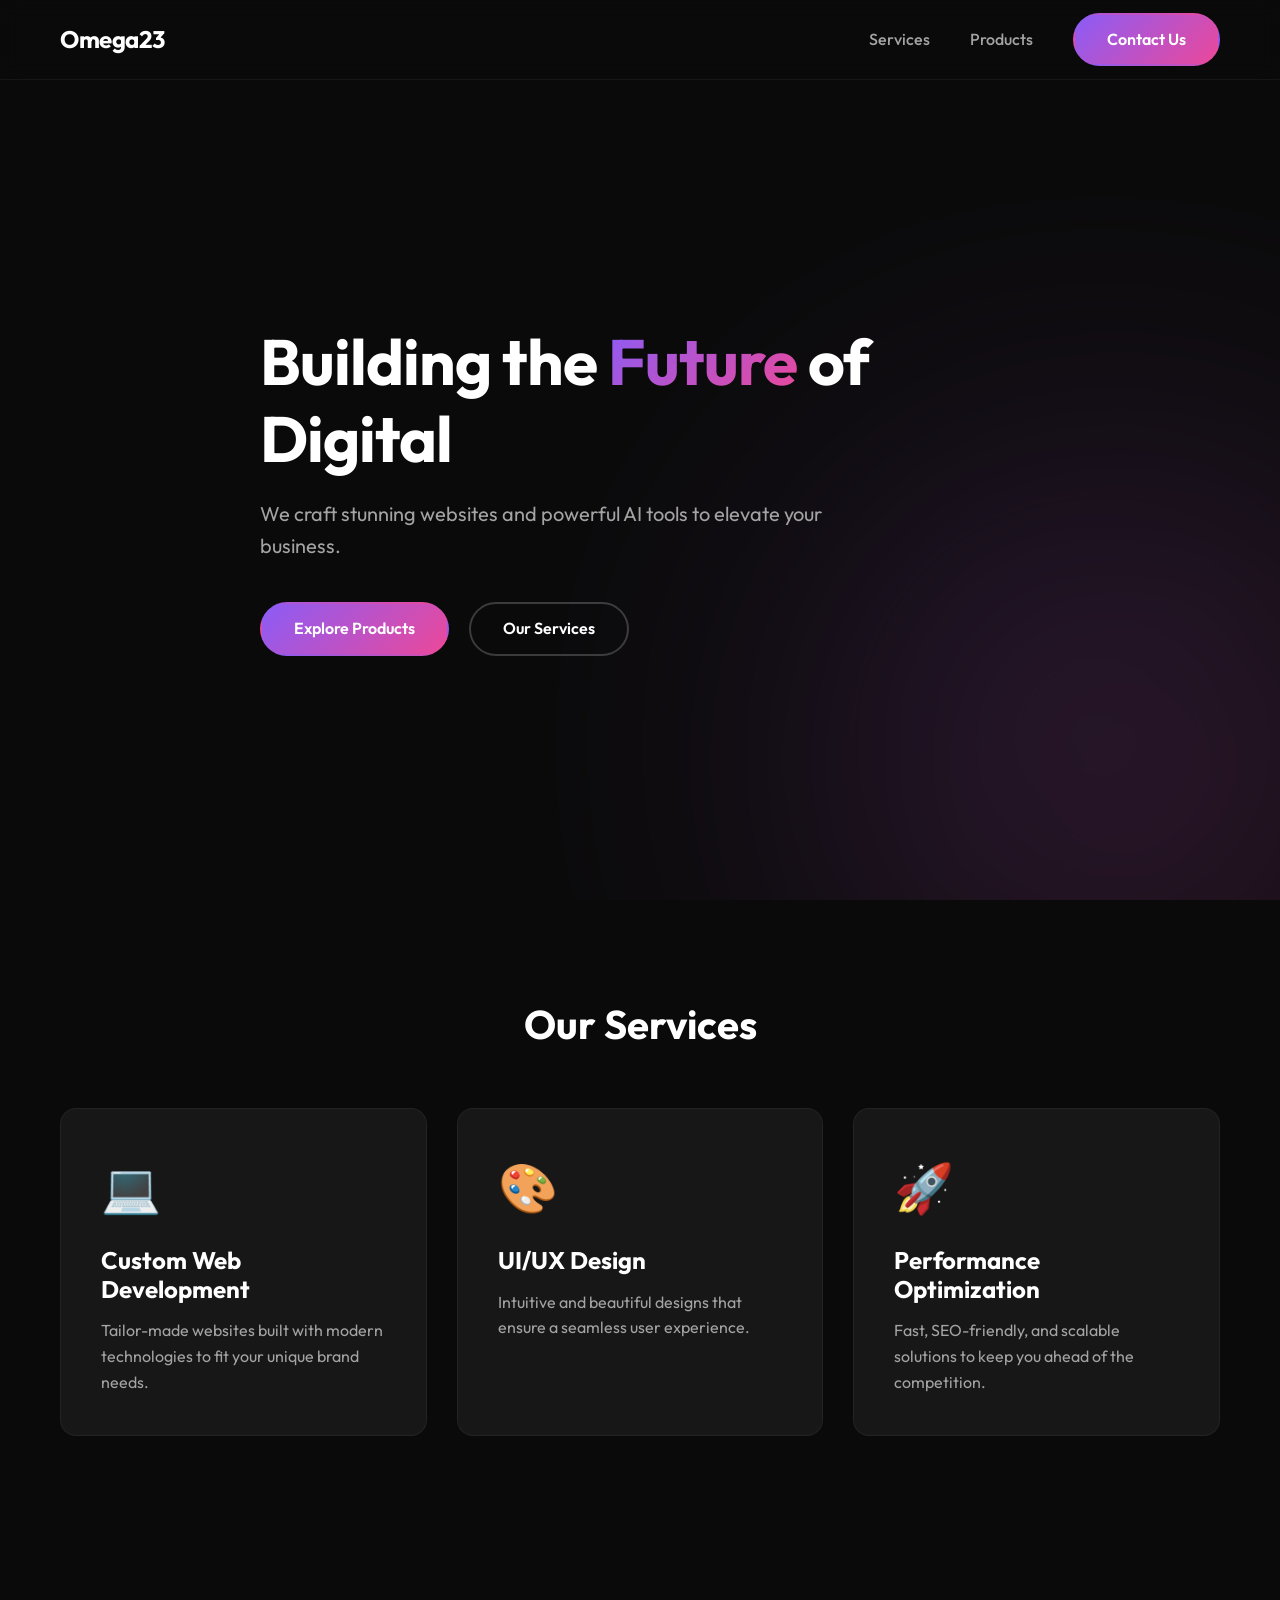
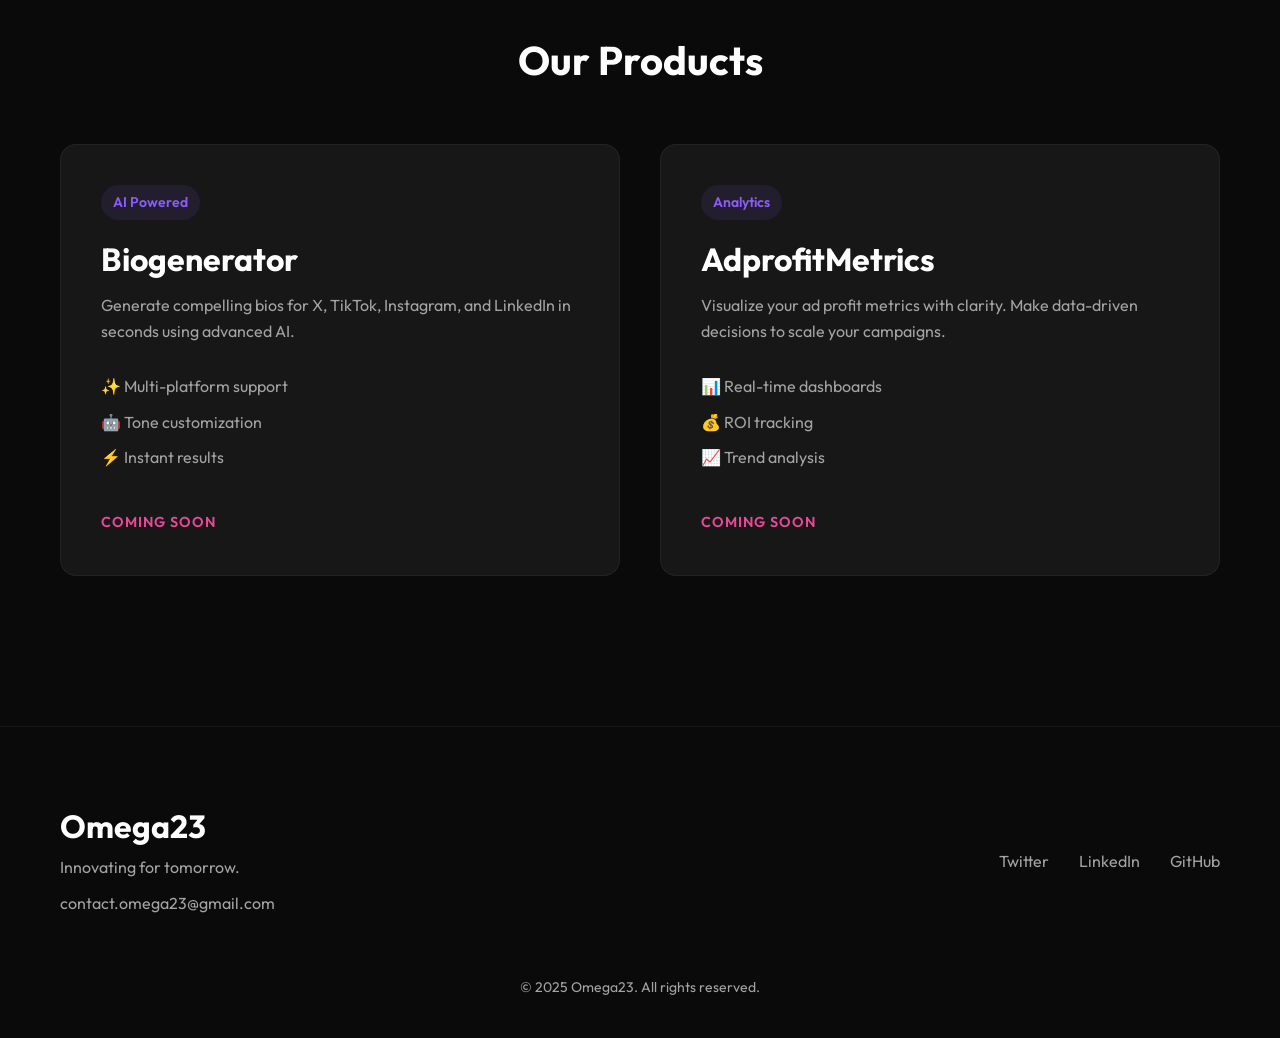
==== index.html @ 7007142b "init" ====
<!DOCTYPE html>
<html lang="en">

<head>
    <meta charset="UTF-8">
    <meta name="viewport" content="width=device-width, initial-scale=1.0">
    <title>Omega23 | Premium Web Development & AI Solutions</title>
    <meta name="description"
        content="Omega23 provides top-tier web development services and innovative AI tools like Biogenerator and AdprofitMetrics.">
    <link rel="preconnect" href="https://fonts.googleapis.com">
    <link rel="preconnect" href="https://fonts.gstatic.com" crossorigin>
    <link href="https://fonts.googleapis.com/css2?family=Outfit:wght@300;400;600;700&display=swap" rel="stylesheet">
    <link rel="stylesheet" href="style.css">
</head>

<body>
    <nav class="navbar">
        <div class="container nav-container">
            <a href="#" class="logo">Omega23</a>
            <ul class="nav-links">
                <li><a href="#services">Services</a></li>
                <li><a href="#products">Products</a></li>
                <li><a href="#contact" class="btn-primary">Contact Us</a></li>
            </ul>
            <div class="hamburger">
                <span></span>
                <span></span>
                <span></span>
            </div>
        </div>
    </nav>

    <header class="hero">
        <div class="container hero-content">
            <h1 class="hero-title">Building the <span class="gradient-text">Future</span> of Digital</h1>
            <p class="hero-subtitle">We craft stunning websites and powerful AI tools to elevate your business.</p>
            <div class="hero-buttons">
                <a href="#products" class="btn-primary">Explore Products</a>
                <a href="#services" class="btn-secondary">Our Services</a>
            </div>
        </div>
        <div class="hero-background"></div>
    </header>

    <section id="services" class="section services">
        <div class="container">
            <h2 class="section-title">Our Services</h2>
            <div class="grid-3">
                <div class="card service-card">
                    <div class="icon-box">💻</div>
                    <h3>Custom Web Development</h3>
                    <p>Tailor-made websites built with modern technologies to fit your unique brand needs.</p>
                </div>
                <div class="card service-card">
                    <div class="icon-box">🎨</div>
                    <h3>UI/UX Design</h3>
                    <p>Intuitive and beautiful designs that ensure a seamless user experience.</p>
                </div>
                <div class="card service-card">
                    <div class="icon-box">🚀</div>
                    <h3>Performance Optimization</h3>
                    <p>Fast, SEO-friendly, and scalable solutions to keep you ahead of the competition.</p>
                </div>
            </div>
        </div>
    </section>

    <section id="products" class="section products">
        <div class="container">
            <h2 class="section-title">Our Products</h2>
            <div class="grid-2">
                <div class="card product-card">
                    <div class="product-content">
                        <span class="badge">AI Powered</span>
                        <h3>Biogenerator</h3>
                        <p>Generate compelling bios for X, TikTok, Instagram, and LinkedIn in seconds using advanced AI.
                        </p>
                        <ul class="feature-list">
                            <li>✨ Multi-platform support</li>
                            <li>🤖 Tone customization</li>
                            <li>⚡ Instant results</li>
                        </ul>
                        <span class="coming-soon">Coming Soon</span>
                    </div>
                </div>
                <div class="card product-card">
                    <div class="product-content">
                        <span class="badge">Analytics</span>
                        <h3>AdprofitMetrics</h3>
                        <p>Visualize your ad profit metrics with clarity. Make data-driven decisions to scale your
                            campaigns.</p>
                        <ul class="feature-list">
                            <li>📊 Real-time dashboards</li>
                            <li>💰 ROI tracking</li>
                            <li>📈 Trend analysis</li>
                        </ul>
                        <span class="coming-soon">Coming Soon</span>
                    </div>
                </div>
            </div>
        </div>
    </section>

    <footer id="contact" class="footer">
        <div class="container footer-content">
            <div class="footer-brand">
                <h2>Omega23</h2>
                <p>Innovating for tomorrow.</p>
                <p style="margin-top: 10px;"><a href="mailto:contact.omega23@gmail.com">contact.omega23@gmail.com</a>
                </p>
            </div>
            <div class="footer-links">
                <a href="#">Twitter</a>
                <a href="#">LinkedIn</a>
                <a href="#">GitHub</a>
            </div>
        </div>
        <div class="footer-bottom">
            <p>&copy; 2025 Omega23. All rights reserved.</p>
        </div>
    </footer>

    <script src="script.js"></script>
</body>

</html>
---- style.css ----
:root {
    --bg-color: #0a0a0a;
    --card-bg: #171717;
    --text-primary: #ffffff;
    --text-secondary: #a3a3a3;
    --accent-primary: #8b5cf6;
    /* Violet */
    --accent-secondary: #ec4899;
    /* Pink */
    --gradient-main: linear-gradient(135deg, var(--accent-primary), var(--accent-secondary));
    --nav-height: 80px;
    --border-radius: 16px;
    --transition: all 0.3s ease;
}

* {
    margin: 0;
    padding: 0;
    box-sizing: border-box;
}

html {
    scroll-behavior: smooth;
}

body {
    font-family: 'Outfit', sans-serif;
    background-color: var(--bg-color);
    color: var(--text-primary);
    line-height: 1.6;
    overflow-x: hidden;
}

/* Typography */
h1,
h2,
h3 {
    font-weight: 700;
    line-height: 1.2;
}

a {
    text-decoration: none;
    color: inherit;
}

ul {
    list-style: none;
}

/* Utility Classes */
.container {
    max-width: 1200px;
    margin: 0 auto;
    padding: 0 20px;
}

.gradient-text {
    background: var(--gradient-main);
    -webkit-background-clip: text;
    -webkit-text-fill-color: transparent;
    background-clip: text;
}

.btn-primary {
    background: var(--gradient-main);
    color: white;
    padding: 12px 32px;
    border-radius: 50px;
    font-weight: 600;
    transition: var(--transition);
    display: inline-block;
    border: 2px solid transparent;
}

.btn-primary:hover {
    transform: translateY(-2px);
    box-shadow: 0 10px 20px rgba(139, 92, 246, 0.3);
}

.btn-secondary {
    background: transparent;
    color: white;
    padding: 12px 32px;
    border-radius: 50px;
    font-weight: 600;
    border: 2px solid rgba(255, 255, 255, 0.2);
    transition: var(--transition);
    display: inline-block;
}

.btn-secondary:hover {
    border-color: white;
    background: rgba(255, 255, 255, 0.05);
}

/* Navbar */
.navbar {
    height: var(--nav-height);
    position: fixed;
    top: 0;
    left: 0;
    width: 100%;
    z-index: 1000;
    background: rgba(10, 10, 10, 0.8);
    backdrop-filter: blur(10px);
    border-bottom: 1px solid rgba(255, 255, 255, 0.05);
}

.nav-container {
    height: 100%;
    display: flex;
    justify-content: space-between;
    align-items: center;
}

.logo {
    font-size: 1.5rem;
    font-weight: 700;
    letter-spacing: -0.5px;
}

.nav-links {
    display: flex;
    gap: 40px;
    align-items: center;
}

.nav-links a:not(.btn-primary) {
    color: var(--text-secondary);
    transition: var(--transition);
    font-weight: 500;
}

.nav-links a:not(.btn-primary):hover {
    color: white;
}

.hamburger {
    display: none;
    cursor: pointer;
}

.hamburger span {
    display: block;
    width: 25px;
    height: 3px;
    background-color: white;
    margin: 5px 0;
    transition: var(--transition);
}

/* Hero Section */
.hero {
    height: 100vh;
    display: flex;
    align-items: center;
    position: relative;
    padding-top: var(--nav-height);
    overflow: hidden;
}

.hero-content {
    position: relative;
    z-index: 2;
    max-width: 800px;
}

.hero-title {
    font-size: 4rem;
    margin-bottom: 20px;
    letter-spacing: -1px;
}

.hero-subtitle {
    font-size: 1.25rem;
    color: var(--text-secondary);
    margin-bottom: 40px;
    max-width: 600px;
}

.hero-buttons {
    display: flex;
    gap: 20px;
}

.hero-background {
    position: absolute;
    top: 50%;
    right: -10%;
    width: 600px;
    height: 600px;
    background: var(--gradient-main);
    filter: blur(150px);
    opacity: 0.2;
    border-radius: 50%;
    z-index: 1;
    animation: float 10s infinite ease-in-out;
}

@keyframes float {

    0%,
    100% {
        transform: translate(0, 0);
    }

    50% {
        transform: translate(-30px, 30px);
    }
}

/* Sections */
.section {
    padding: 100px 0;
}

.section-title {
    font-size: 2.5rem;
    margin-bottom: 60px;
    text-align: center;
}

/* Services Grid */
.grid-3 {
    display: grid;
    grid-template-columns: repeat(auto-fit, minmax(300px, 1fr));
    gap: 30px;
}

.card {
    background: var(--card-bg);
    border: 1px solid rgba(255, 255, 255, 0.05);
    border-radius: var(--border-radius);
    padding: 40px;
    transition: var(--transition);
}

.card:hover {
    transform: translateY(-5px);
    border-color: rgba(139, 92, 246, 0.3);
    box-shadow: 0 20px 40px rgba(0, 0, 0, 0.2);
}

.service-card .icon-box {
    font-size: 3rem;
    margin-bottom: 20px;
}

.service-card h3 {
    margin-bottom: 15px;
    font-size: 1.5rem;
}

.service-card p {
    color: var(--text-secondary);
}

/* Products Grid */
.grid-2 {
    display: grid;
    grid-template-columns: repeat(auto-fit, minmax(400px, 1fr));
    gap: 40px;
}

.product-card {
    position: relative;
    overflow: hidden;
}

.badge {
    background: rgba(139, 92, 246, 0.1);
    color: var(--accent-primary);
    padding: 6px 12px;
    border-radius: 20px;
    font-size: 0.875rem;
    font-weight: 600;
    display: inline-block;
    margin-bottom: 20px;
}

.product-card h3 {
    font-size: 2rem;
    margin-bottom: 15px;
}

.product-card p {
    color: var(--text-secondary);
    margin-bottom: 30px;
}

.feature-list {
    margin-bottom: 30px;
}

.feature-list li {
    margin-bottom: 10px;
    color: var(--text-secondary);
    display: flex;
    align-items: center;
    gap: 10px;
}

.btn-text {
    color: var(--accent-primary);
    font-weight: 600;
    display: inline-flex;
    align-items: center;
    gap: 5px;
    transition: var(--transition);
}

.btn-text:hover {
    gap: 10px;
    color: white;
}

/* Footer */
.footer {
    border-top: 1px solid rgba(255, 255, 255, 0.05);
    padding: 80px 0 40px;
    margin-top: 50px;
}

.footer-content {
    display: flex;
    justify-content: space-between;
    align-items: center;
    margin-bottom: 60px;
}

.footer-brand h2 {
    font-size: 2rem;
    margin-bottom: 10px;
}

.footer-brand p {
    color: var(--text-secondary);
}

.footer-links {
    display: flex;
    gap: 30px;
}

.footer-links a {
    color: var(--text-secondary);
    transition: var(--transition);
}

.footer-links a:hover {
    color: white;
}

.footer-bottom {
    text-align: center;
    color: var(--text-secondary);
    font-size: 0.875rem;
}

/* Responsive Design */
@media (max-width: 768px) {
    .hero-title {
        font-size: 3rem;
    }

    .hamburger {
        display: block;
        z-index: 1001;
    }

    .nav-links {
        position: fixed;
        top: 0;
        right: -100%;
        height: 100vh;
        width: 70%;
        background: var(--card-bg);
        flex-direction: column;
        justify-content: center;
        transition: var(--transition);
        box-shadow: -10px 0 30px rgba(0, 0, 0, 0.5);
    }

    .nav-links.active {
        right: 0;
    }

    .grid-2 {
        grid-template-columns: 1fr;
    }

    .footer-content {
        flex-direction: column;
        gap: 40px;
        text-align: center;
    }
}

.coming-soon {
    color: var(--accent-secondary);
    font-weight: 600;
    font-size: 0.9rem;
    letter-spacing: 1px;
    text-transform: uppercase;
    display: inline-block;
    margin-top: 10px;
}
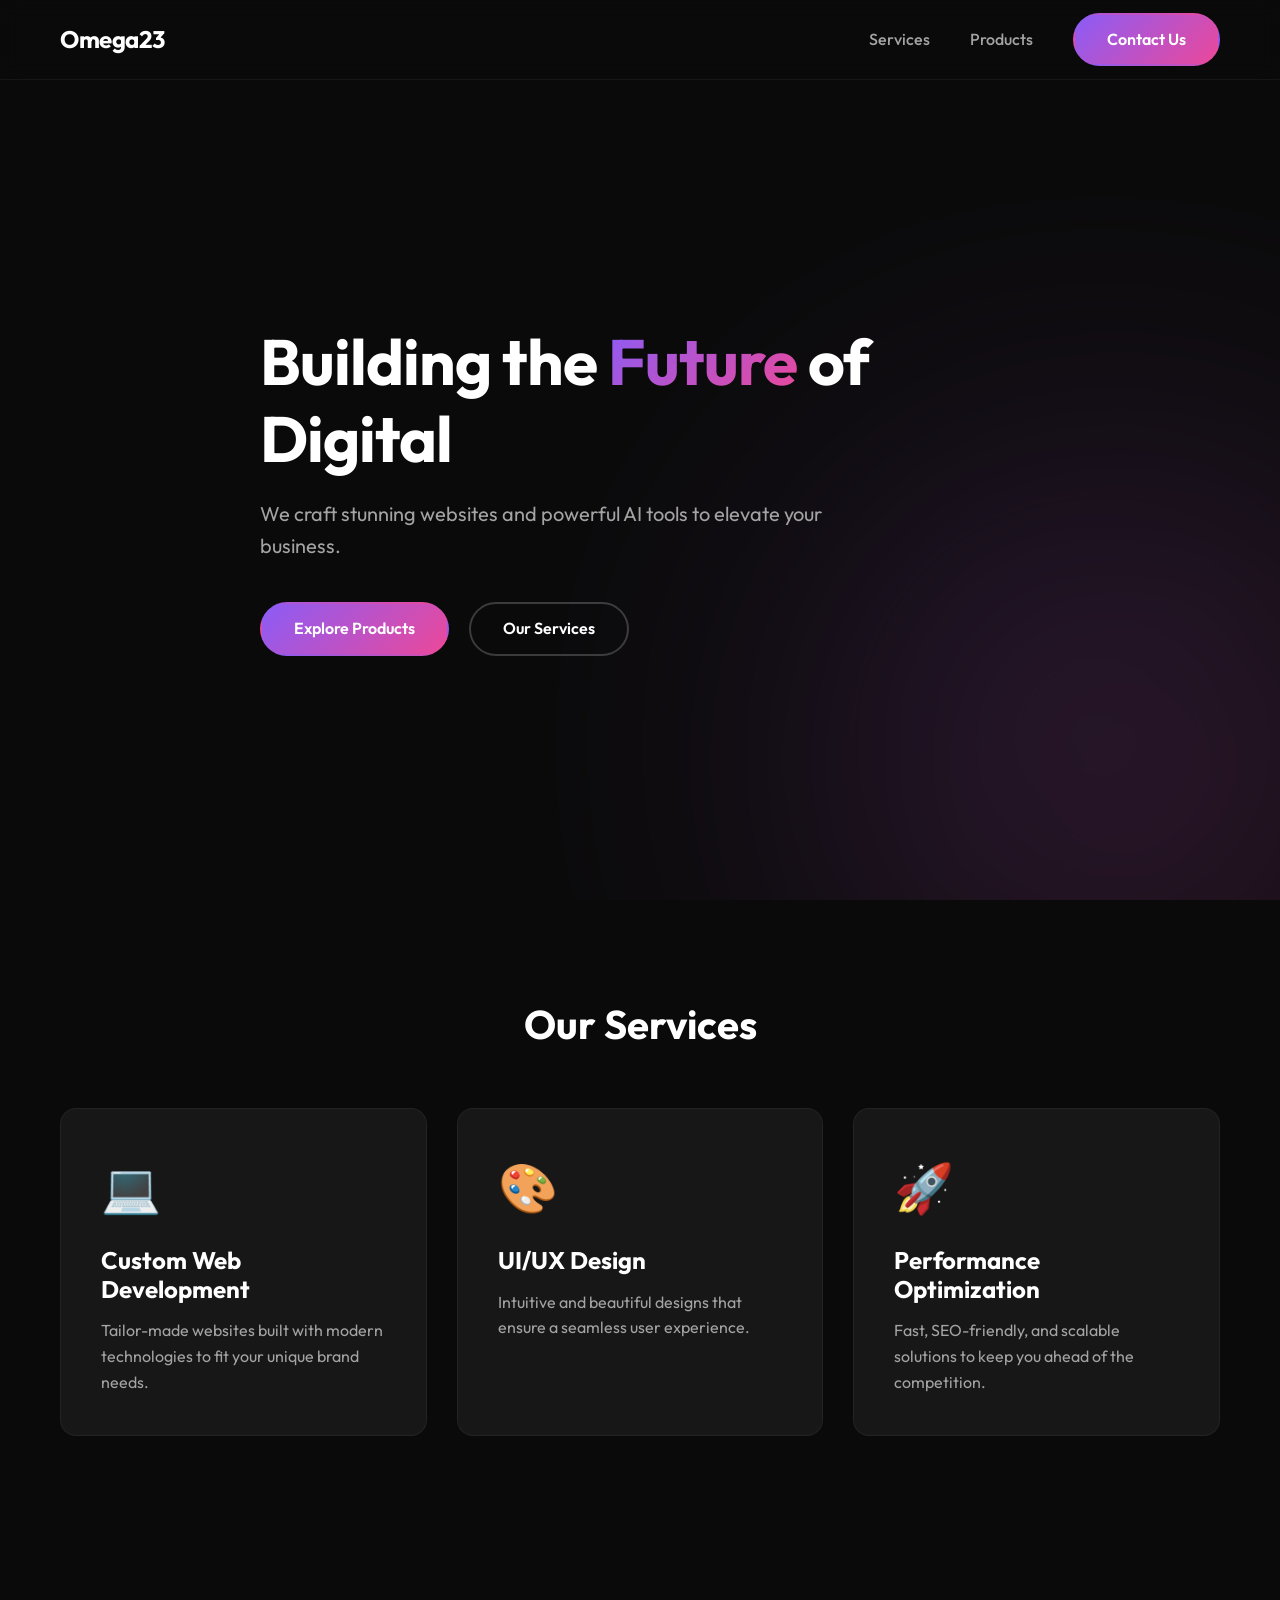
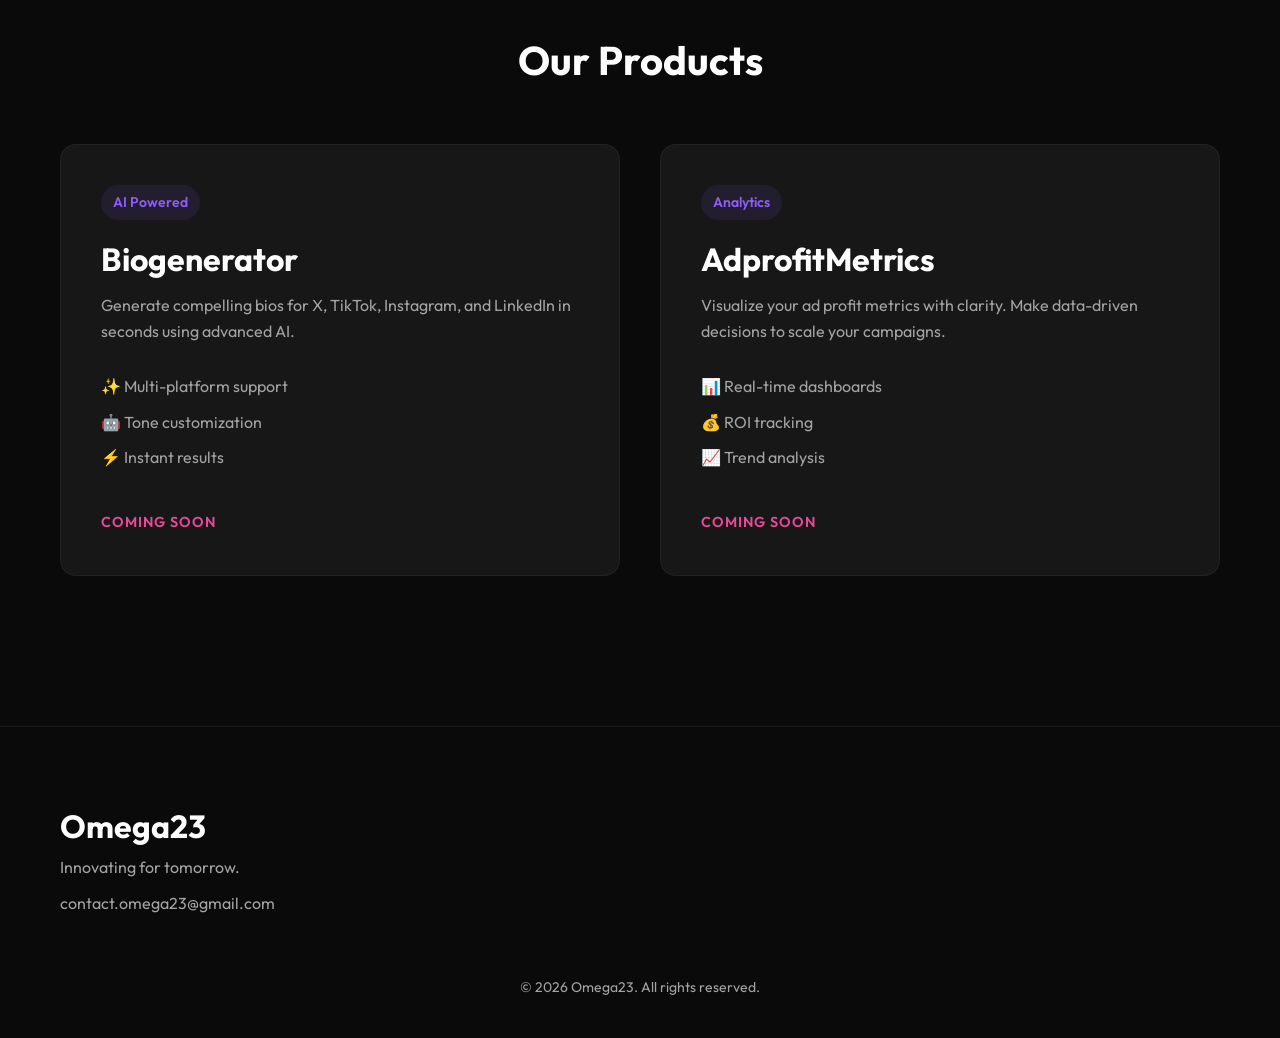
==== commit 7729a055: "adjustments" ====
--- a/index.html
+++ b/index.html
@@ -109,14 +109,10 @@
                 <p style="margin-top: 10px;"><a href="mailto:contact.omega23@gmail.com">contact.omega23@gmail.com</a>
                 </p>
             </div>
-            <div class="footer-links">
-                <a href="#">Twitter</a>
-                <a href="#">LinkedIn</a>
-                <a href="#">GitHub</a>
-            </div>
+
         </div>
         <div class="footer-bottom">
-            <p>&copy; 2025 Omega23. All rights reserved.</p>
+            <p>&copy; <span id="year">2025</span> Omega23. All rights reserved.</p>
         </div>
     </footer>
 
